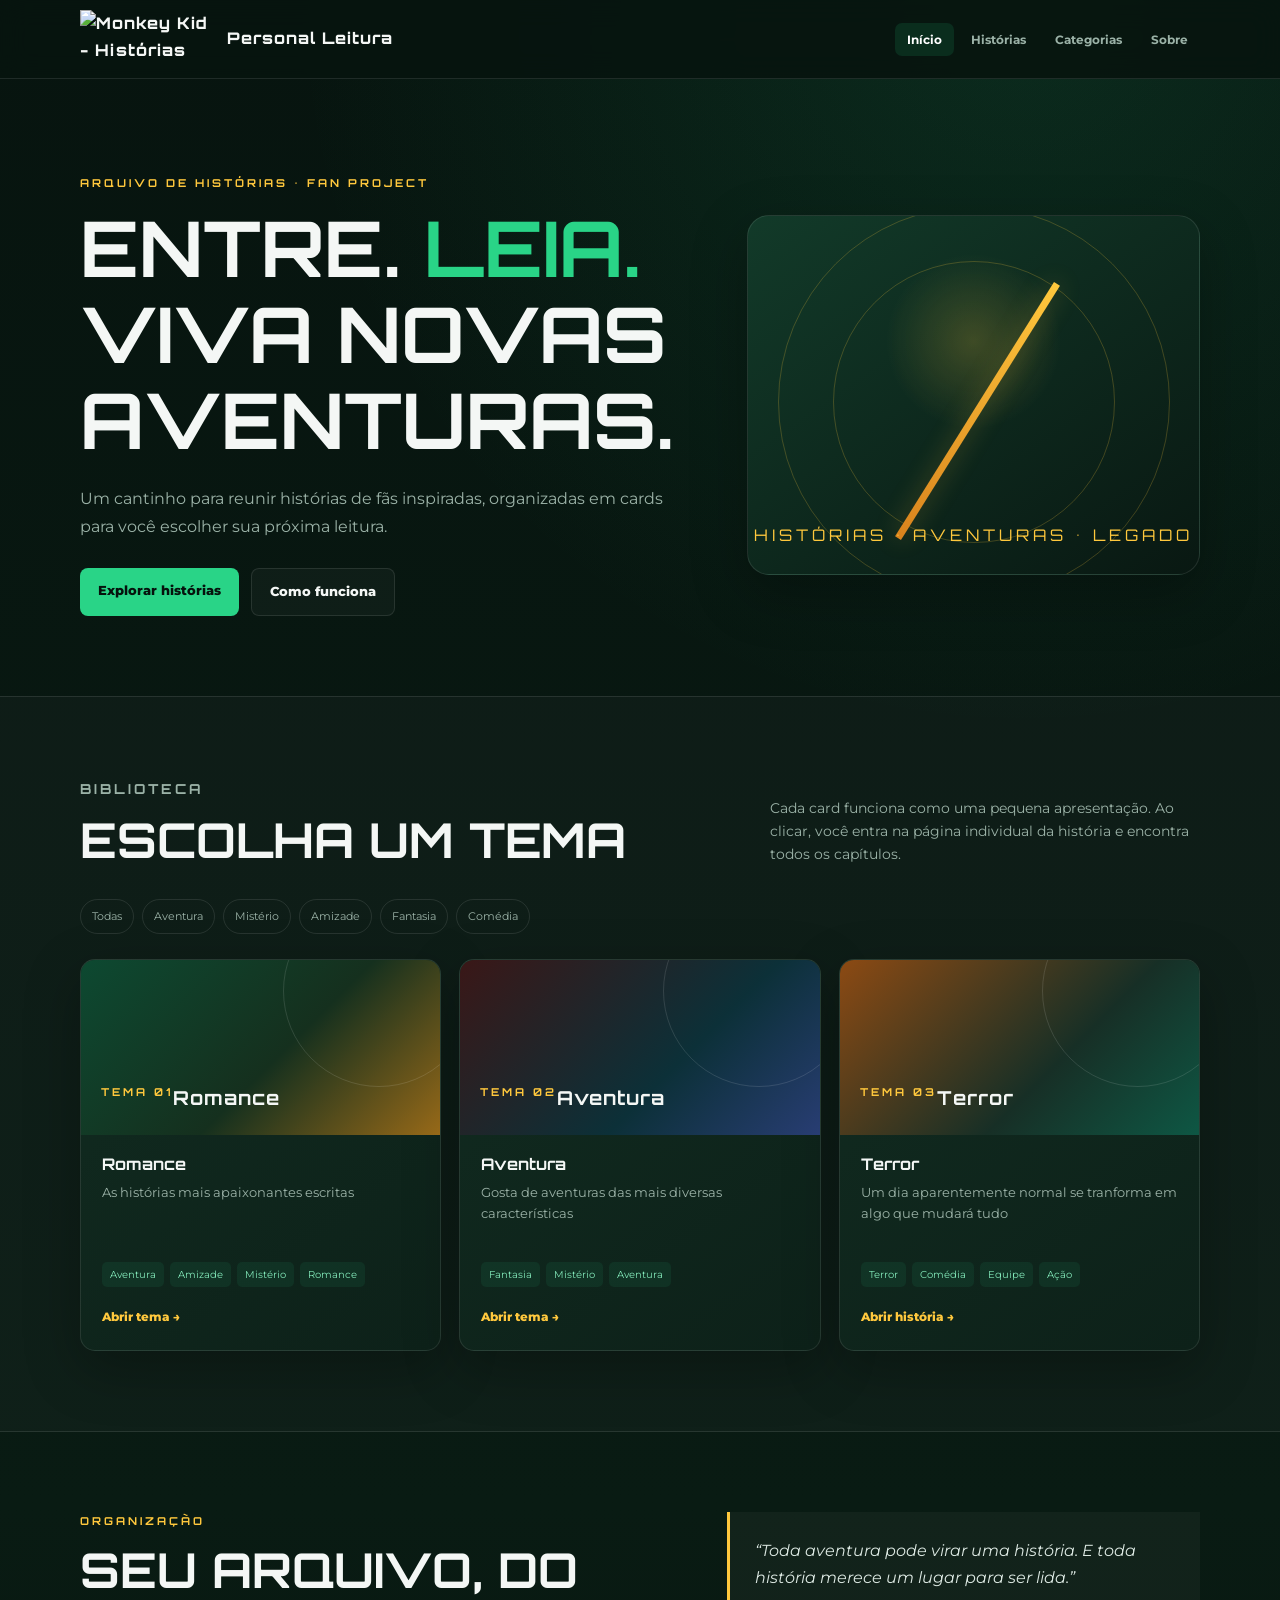
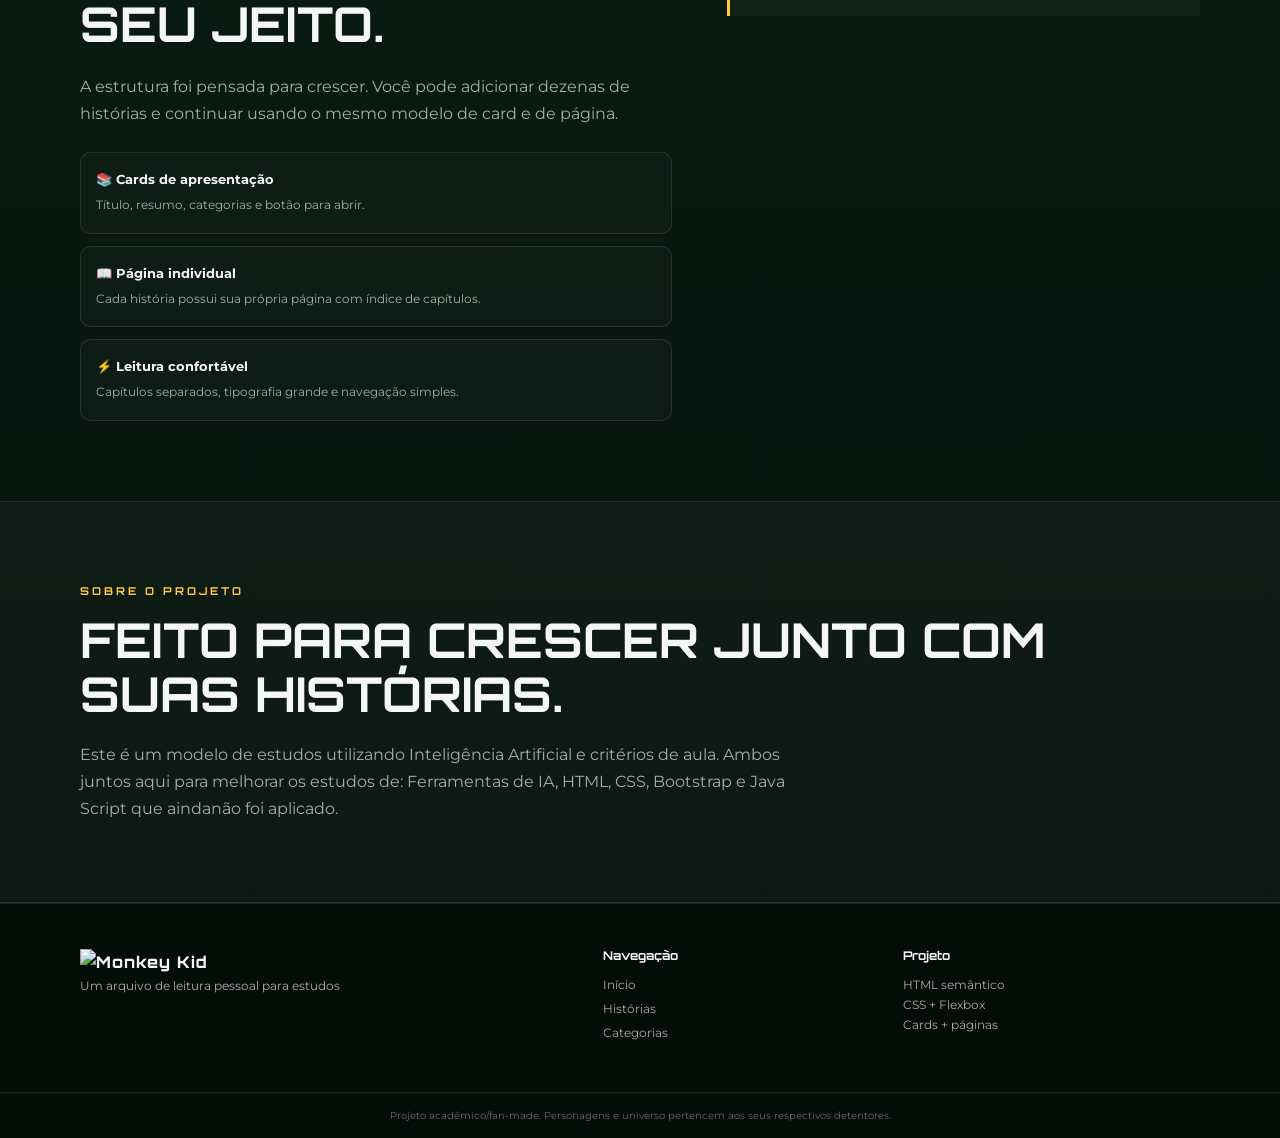
==== Estudos de PW/index.html @ 92940f07 "site de estudos de Programação e Web" ====
<!DOCTYPE html>
<html lang="pt-BR">

<head>
    <meta charset="UTF-8">
    <meta name="viewport" content="width=device-width, initial-scale=1.0">
    <title>Monkey Kid — Histórias de Fãs</title>
    <link rel="stylesheet" href="style.css">
</head>

<body>
    <nav class="navbar">
        <div class="container nav-inner">
            <a class="logo" href="index.html"><img src="logo.png" alt="Monkey Kid - Histórias de Fãs">Personal
                Leitura</a>
            <ul class="nav-links">
                <li><a class="active" href="index.html">Início</a></li>
                <li><a href="index.html#historias">Histórias</a></li>
                <li><a href="index.html#categorias">Categorias</a></li>
                <li><a href="index.html#sobre">Sobre</a></li>
            </ul>
        </div>
    </nav>
    <header class="container hero">
        <div>
            <p class="eyebrow">ARQUIVO DE HISTÓRIAS • FAN PROJECT</p>
            <h1>Entre. <span>Leia.</span> Viva novas aventuras.</h1>
            <p>Um cantinho para reunir histórias de fãs inspiradas, organizadas em cards para você
                escolher sua próxima leitura.</p>
            <div class="hero-actions"><a class="btn btn-primary" href="#historias">Explorar histórias</a>
                <a class="btn btn-secondary" href="#sobre">Como funciona</a>
            </div>
        </div>
        <div class="hero-panel">
            <div class="staff"></div>
            <div class="panel-word">HISTÓRIAS • AVENTURAS • LEGADO</div>
        </div>
    </header>

    <section id="historias" class="section alt">
        <div class="container">
            <div class="section-head">
                <div>
                    <p class="eyebrow">BIBLIOTECA</p>
                    <h2>Escolha um Tema</h2>
                </div>
                <p>Cada card funciona como uma pequena apresentação. Ao clicar, você entra na página individual da
                    história e encontra todos os capítulos.</p>
            </div>
            <div class="filters"><span class="filter">Todas</span><span class="filter">Aventura</span><span
                    class="filter">Mistério</span><span class="filter">Amizade</span><span
                    class="filter">Fantasia</span><span class="filter">Comédia</span></div>
            <div class="story-grid">

                <article class="story-card">
                    <div class="cover c1"><span class="eyebrow">TEMA 01</span><strong>Romance</strong></div>
                    <div class="card-body">
                        <h3>Romance</h3>
                        <p>As histórias mais apaixonantes escritas</p>
                        <div class="tags"><span class="tag">Aventura</span><span class="tag">Amizade</span><span
                                class="tag">Mistério</span><span class="tag">Romance</span></div>
                        <a class="read-link" href="pastas-temas/romance.html">Abrir tema →</a>
                    </div>
                </article>

                <article class="story-card">
                    <div class="cover c2"><span class="eyebrow">TEMA 02</span><strong>Aventura</strong>
                    </div>
                    <div class="card-body">
                        <h3>Aventura</h3>
                        <p>Gosta de aventuras das mais diversas características</p>
                        <div class="tags"><span class="tag">Fantasia</span><span class="tag">Mistério</span><span
                                class="tag">Aventura</span></div>
                        <a class="read-link" href="pastas-temas/aventura.html">Abrir tema →</a>
                    </div>
                </article>

                <article class="story-card">
                    <div class="cover c3"><span class="eyebrow">TEMA 03</span><strong>Terror</strong></div>
                    <div class="card-body">
                        <h3>Terror</h3>
                        <p>Um dia aparentemente normal se tranforma em algo que mudará tudo</p>
                        <div class="tags"><span class="tag">Terror</span><span class="tag">Comédia</span><span
                                class="tag">Equipe</span><span class="tag">Ação</span></div>
                        <a class="read-link" href="#">Abrir história →</a>
                    </div>
                </article>
            </div>
        </div>
    </section>

    <section id="categorias" class="section">
        <div class="container two-col">
            <div>
                <p class="eyebrow">ORGANIZAÇÃO</p>
                <h2>Seu arquivo, do seu jeito.</h2>
                <p style="color:var(--muted);margin-top:22px">A estrutura foi pensada para crescer. Você pode adicionar
                    dezenas de histórias e continuar usando o mesmo modelo de card e de página.</p>
                <div class="feature-list">
                    <div><strong>📚 Cards de apresentação</strong><small>Título, resumo, categorias e botão para
                            abrir.</small></div>
                    <div><strong>📖 Página individual</strong><small>Cada história possui sua própria página com índice
                            de capítulos.</small></div>
                    <div><strong>⚡ Leitura confortável</strong><small>Capítulos separados, tipografia grande e navegação
                            simples.</small></div>
                </div>
            </div>
            <blockquote>“Toda aventura pode virar uma história. E toda história merece um lugar para ser lida.”
            </blockquote>
        </div>
    </section>

    <section id="sobre" class="section alt">
        <div class="container">
            <p class="eyebrow">SOBRE O PROJETO</p>
            <h2>Feito para crescer junto com suas histórias.</h2>
            <p style="max-width:750px;
            color:var(--muted);
            margin-top:20px ">Este é um modelo de estudos utilizando
                Inteligência Artificial e critérios de aula. Ambos juntos aqui para melhorar os estudos de: Ferramentas
                de IA, HTML, CSS, Bootstrap e Java Script que aindanão foi aplicado.</p>
        </div>
    </section>
    <footer>
        <div class="container footer">
            <div>
                <div class="logo"><img src="logo.png" alt="Monkey Kid"></div>
                <p>Um arquivo de leitura pessoal para estudos</p>
            </div>
            <div>
                <h3>Navegação</h3><a href="index.html">Início</a><a href="index.html#historias">Histórias</a><a
                    href="index.html#categorias">Categorias</a>
            </div>
            <div>
                <h3>Projeto</h3>
                <p>HTML semântico</p>
                <p>CSS + Flexbox</p>
                <p>Cards + páginas</p>
            </div>
        </div>
        <div class="footer-bottom">Projeto acadêmico/fan-made. Personagens e universo pertencem aos seus respectivos
            detentores.</div>
    </footer>
</body>

</html>
---- Estudos de PW/style.css ----
@import url('https://fonts.googleapis.com/css2?family=Montserrat:wght@400;500;600;700;800&family=Orbitron:wght@500;700;800&display=swap');

* {
    box-sizing: border-box;
    margin: 0;
    padding: 0
}

:root {
    --bg: #07140f;
    --panel: #0d2119;
    --panel2: #112b20;
    --green: #29d487;
    --gold: #ffc83d;
    --red: #ef3340;
    --text: #f4f7f5;
    --muted: #9bb2a7;
    --line: rgba(255, 255, 255, .1);
    --shadow: 0 18px 55px rgba(0, 0, 0, .28)
}

html {
    scroll-behavior: smooth
}

body{
    font-family: Montserrat, Arial, sans-serif;
    color: var(--text);
    background:
        radial-gradient(circle at 80% 0%, rgba(41, 212, 135, .12), transparent 25%),
        linear-gradient(180deg, #07140f, #091b13 55%, #06100c);
    line-height: 1.7;
}

a {
    text-decoration: none;
    color: inherit
}

img {
    max-width: 100%;
    display: block
}

.container {
    width: min(1120px, 92%);
    margin: auto
}

.navbar {
    position: sticky;
    top: 0;
    z-index: 20;
    background: rgba(7, 20, 15, .9);
    backdrop-filter: blur(14px);
    border-bottom: 1px solid var(--line)
}

.nav-inner {
    min-height: 78px;
    display: flex;
    align-items: center;
    justify-content: space-between;
    gap: 24px
}

.logo {
    display: flex;
    align-items: center;
    gap: 12px;
    font-family: Orbitron, sans-serif;
    font-weight: 800;
    letter-spacing: 1px
}

.logo img {
    width: 135px;
    height: auto;
    max-height: 58px;
    object-fit: contain
}

.nav-links {
    display: flex;
    flex-wrap: wrap;
    gap: 5px;
    list-style: none
}

.nav-links a {
    padding: 9px 12px;
    color: var(--muted);
    font-size: .78rem;
    font-weight: 700;
    border-radius: 7px;
    transition: .5s ease
}

.nav-links a:hover,
.nav-links a.active {
    color: white;
    background: rgba(41, 212, 135, .12)
}

.hero {
    padding: 95px 0 80px;
    display: grid;
    grid-template-columns: 1.15fr .85fr;
    gap: 55px;
    align-items: center
}

.eyebrow {
    font-family: Orbitron, sans-serif;
    color: var(--gold);
    font-size: .68rem;
    letter-spacing: 3px;
    font-weight: 700;
    margin-bottom: 13px
}

h1,
h2,
h3 {
    font-family: Orbitron, sans-serif;
    line-height: 1.12
}

h1 {
    font-size: clamp(2.7rem, 6vw, 5.3rem);
    text-transform: uppercase
}

h1 span {
    color: var(--green)
}

h2 {
    font-size: clamp(1.8rem, 4vw, 3rem);
    text-transform: uppercase
}

.hero p:not(.eyebrow) {
    color: var(--muted);
    max-width: 650px;
    margin: 22px 0
}

.hero-actions {
    display: flex;
    flex-wrap: wrap;
    gap: 12px;
    margin-top: 28px
}

.btn {
    padding: 12px 18px;
    border-radius: 8px;
    font-size: .8rem;
    font-weight: 800;
    transition: .5s ease
}

.btn-primary {
    background: var(--green);
    color: #06120d
}

.btn-secondary {
    border: 1px solid var(--line);
    background: rgba(255, 255, 255, .03)
}

.btn:hover {
    transform: translateY(-3px);
    box-shadow: 0 12px 28px rgba(0, 0, 0, .25)
}

.hero-panel {
    min-height: 360px;
    border: 1px solid var(--line);
    border-radius: 22px;
    background:
        radial-gradient(circle at 50% 35%, rgba(255, 200, 61, .2), transparent 27%),
        linear-gradient(145deg, #123a29, #091812);
    box-shadow: var(--shadow);
    position: relative;
    overflow: hidden
}

.hero-panel:before,
.hero-panel:after {
    content: "";
    position: absolute;
    border: 1px solid rgba(255, 200, 61, .22);
    border-radius: 50%
}

.hero-panel:before {
    width: 280px;
    height: 280px;
    left: 50%;
    top: 45px;
    transform: translateX(-50%)
}

.hero-panel:after {
    width: 390px;
    height: 390px;
    left: 50%;
    top: -10px;
    transform: translateX(-50%)
}

.staff {
    position: absolute;
    left: 50%;
    top: 45px;
    width: 7px;
    height: 300px;
    background: linear-gradient(var(--gold), #d9831d);
    transform: rotate(32deg);
    box-shadow: 0 0 25px rgba(255, 200, 61, .3)
}

.panel-word {
    position: absolute;
    inset: auto 0 25px;
    text-align: center;
    font-family: Orbitron;
    font-size: 1rem;
    letter-spacing: 4px;
    color: var(--gold)
}

.section {
    padding: 80px 0
}

.section.alt {
    background: rgba(255, 255, 255, .025);
    border-top: 1px solid var(--line);
    border-bottom: 1px solid var(--line)
}

.section-head {
    display: flex;
    justify-content: space-between;
    align-items: end;
    gap: 30px;
    margin-bottom: 32px
}

.section-head p {
    max-width: 430px;
    color: var(--muted);
    font-size: .86rem
}

.filters {
    display: flex;
    flex-wrap: wrap;
    gap: 8px;
    margin-bottom: 25px
}

.filter {
    border: 1px solid var(--line);
    padding: 7px 11px;
    border-radius: 999px;
    color: var(--muted);
    font-size: .7rem
}

.story-grid {
    display: grid;
    grid-template-columns: repeat(3, 1fr);
    gap: 18px
}

.story-card {
    background: linear-gradient(145deg, var(--panel2), var(--panel));
    border: 1px solid var(--line);
    border-radius: 15px;
    overflow: hidden;
    box-shadow: var(--shadow);
    transition: .5s ease
}

.story-card:hover {
    transform: translateY(-7px);
    border-color: rgba(41, 212, 135, .45)
}

.cover {
    height: 175px;
    display: flex;
    align-items: end;
    padding: 20px;
    position: relative;
    overflow: hidden
}

.cover:before {
    content: "";
    position: absolute;
    width: 190px;
    height: 190px;
    border: 1px solid rgba(255, 255, 255, .12);
    border-radius: 50%;
    right: -35px;
    top: -65px
}

.cover strong {
    position: relative;
    font-family: Orbitron;
    font-size: 1.2rem;
    letter-spacing: 1px
}

.c1 {
    background: linear-gradient(135deg, #0d4931, #15301e 55%, #976918);
}

.c2 {
    background: linear-gradient(135deg,#3a1717, #0c3038 60%, #283d73);
}

.c3 {
    background: linear-gradient(135deg, #8c4a13, #172f26 60%, #0e5744);
}

.c4 {
    background: linear-gradient(135deg, #321657, #102d36 60%, #0b493b);
}

.c5 {
    background: linear-gradient(135deg, #7b2d12, #39200e 60%, #15503b);
}

.c6 {
    background: linear-gradient(135deg, #134b68, #1c1c3d 60%, #76521a);
}

.card-body {
    padding: 21px;
}

.card-body h3 {
    font-size: 1rem;
    margin-bottom: 8px;
}

.card-body p {
    color: var(--muted);
    font-size: .8rem;
    min-height: 65px;
}

.tags {
    display: flex;
    flex-wrap: wrap;
    gap: 6px;
    margin: 15px 0;
}

.tag {
    padding: 4px 8px;
    background: rgba(41, 212, 135, .08);
    color: #83e9ba;
    border-radius: 5px;
    font-size: .62rem;
}

.read-link {
    display: inline-block;
    color: var(--gold);
    font-size: .75rem;
    font-weight: 800;
    margin-top: 3px;
}

.two-col {
    display: grid;
    grid-template-columns: 1fr .8fr;
    gap: 55px;
    align-items: start;
}

.feature-list {
    display: grid;
    gap: 12px;
    margin-top: 25px;
}

.feature-list div {
    padding: 15px;
    border: 1px solid var(--line);
    border-radius: 10px;
    background: rgba(255, 255, 255, .025);
}

.feature-list strong {
    display: block;
    font-size: .82rem;
}

.feature-list small {
    color: var(--muted);
    font-size: .72rem;
}

blockquote {
    padding: 25px;
    border-left: 3px solid var(--gold);
    background: rgba(255, 255, 255, .035);
    color: #dce8e2;
    font-style: italic;
}

footer {
    border-top: 1px solid var(--line);
    background: #050d09;
}

.footer {
    padding: 45px 0;
    display: grid;
    grid-template-columns: 1.3fr .7fr .8fr;
    gap: 40px;
}

.footer p,
.footer a {
    color: var(--muted);
    font-size: .74rem;
}

.footer h3 {
    font-size: .75rem;
    margin-bottom: 12px;
}

.footer a {
    display: block;
    margin: 4px 0;
}

.footer-bottom {
    text-align: center;
    padding: 14px;
    border-top: 1px solid var(--line);
    color: rgba(255, 255, 255, .38);
    font-size: .62rem;
}

/* story page */
.story-hero {
    padding: 65px 0 35px;
}

.story-meta {
    display: flex;
    flex-wrap: wrap;
    gap: 7px;
    margin: 18px 0;
}

.meta {
    font-size: .65rem;
    padding: 5px 9px;
    border-radius: 5px;
    background: rgba(255, 255, 255, .06);
    color: var(--muted);
}

.story-layout {
    display: grid;
    grid-template-columns: 270px 1fr;
    gap: 45px;
    align-items: start;
}

.story-sidebar {
    position: sticky;
    top: 100px;
    background: var(--panel);
    border: 1px solid var(--line);
    border-radius: 14px;
    padding: 22px;
}

.story-sidebar h3 {
    font-size: .85rem;
    margin-bottom: 14px;
}

.chapter-list {
    list-style: none;
    display: grid;
    gap: 6px;
}

.chapter-list a {
    padding: 8px;
    border-radius: 6px;
    color: var(--muted);
    font-size: .72rem;
}

.chapter-list a:hover {
    background: rgba(41, 212, 135, .1);
    color: white;
}

.chapter {
    padding: 35px 0;
    border-bottom: 1px solid var(--line);
    scroll-margin-top: 100px
}

.chapter:last-child {
    border-bottom: 0
}

.chapter h2 {
    text-transform: none;
    font-size: 1.55rem;
    margin-bottom: 18px
}

.chapter p {
    color: #c9d8d0;
    margin: 12px 0;
    font-size: .92rem
}

.chapter p:first-of-type:first-letter {
    font-size: 2.2rem;
    float: left;
    line-height: .8;
    margin: 6px 7px 0 0;
    color: var(--gold);
    font-family: Georgia, serif
}

.back {
    display: inline-block;
    margin: 20px 0;
    color: var(--green);
    font-weight: 800;
    font-size: .75rem
}

.note {
    margin: 20px 0;
    padding: 14px;
    border: 1px solid rgba(255, 200, 61, .22);
    background: rgba(255, 200, 61, .04);
    color: #d8d0b2;
    font-size: .72rem;
    border-radius: 8px
}

@media(max-width:900px) {

    .hero,
    .two-col,
    .story-layout {
        grid-template-columns: 1fr
    }

    .story-grid {
        grid-template-columns: repeat(2, 1fr)
    }

    .story-sidebar {
        position: static
    }

    .footer {
        grid-template-columns: 1fr 1fr
    }
}

@media(max-width:600px) {
    .nav-inner {
        flex-direction: column;
        padding: 15px 0
    }

    .logo img {
        width: 125px
    }

    .nav-links {
        justify-content: center
    }

    .hero {
        padding-top: 55px
    }

    .story-grid {
        grid-template-columns: 1fr
    }

    .section {
        padding: 60px 0
    }

    .footer {
        grid-template-columns: 1fr
    }
}
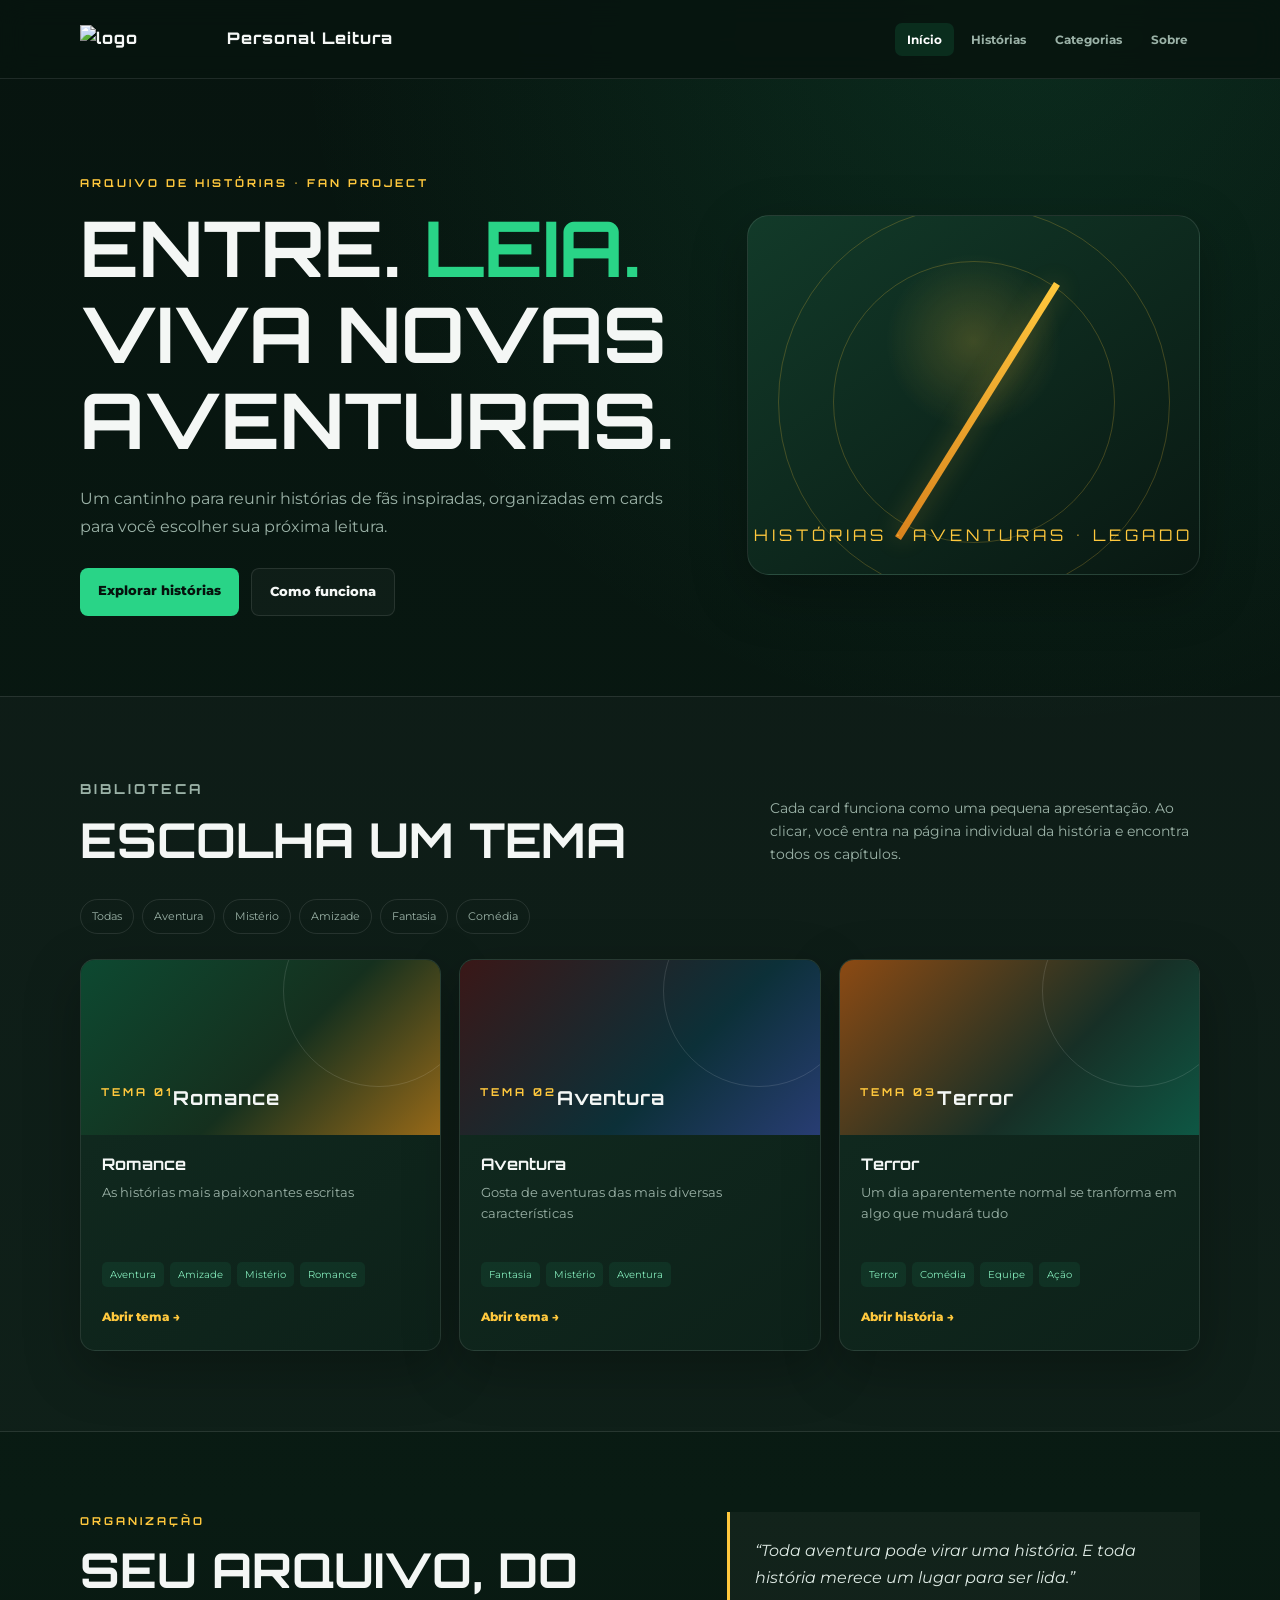
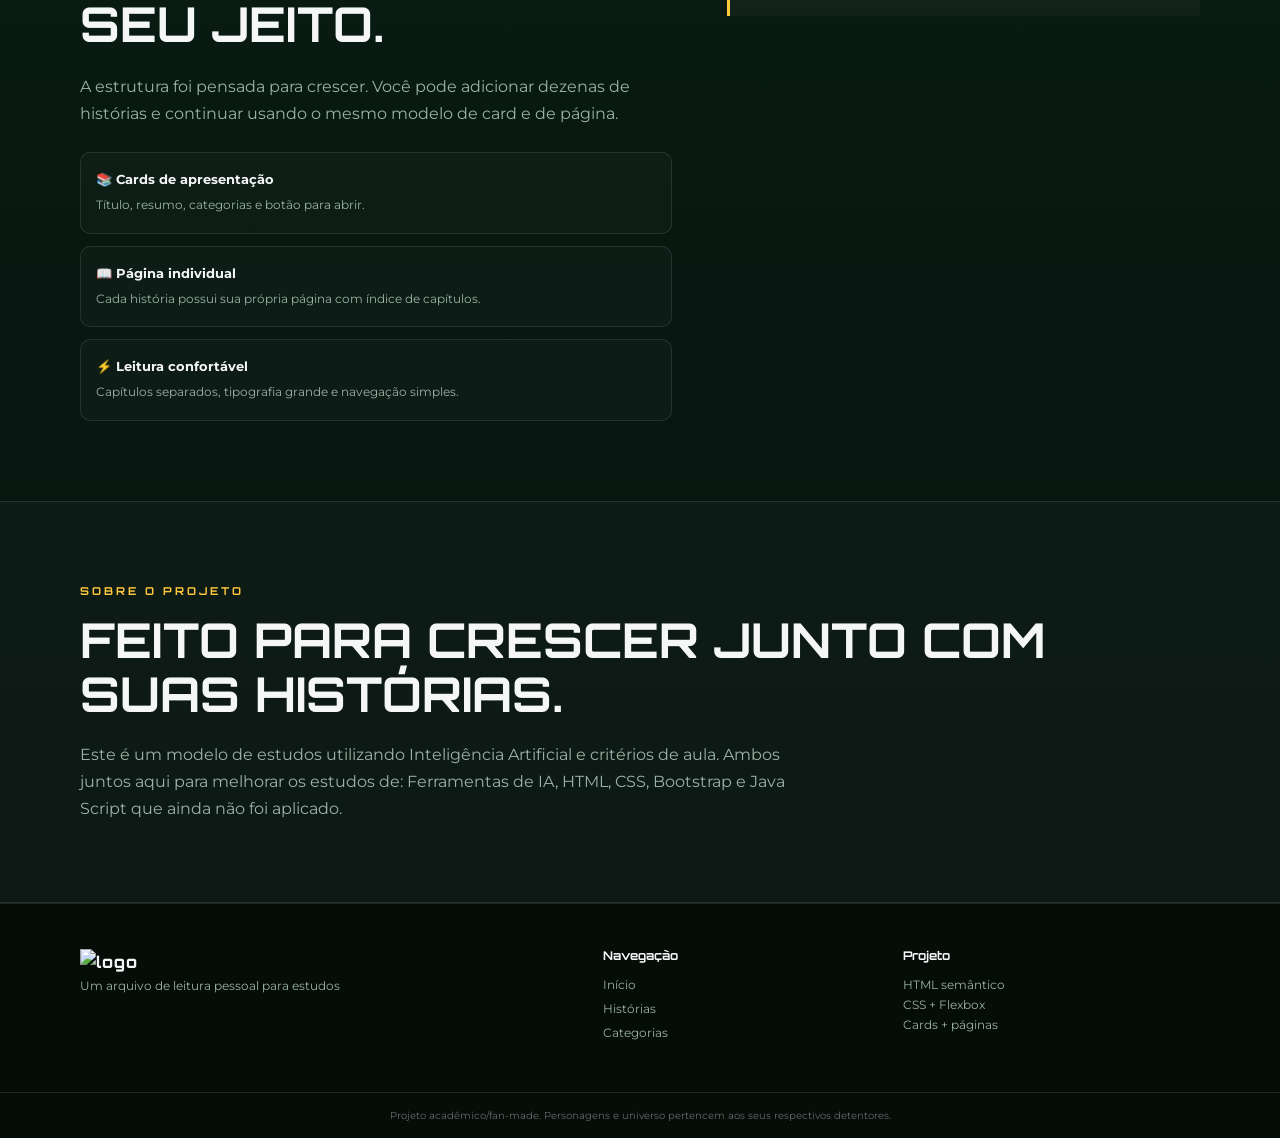
==== commit 86e82ed7: "Update title and alt text in index.html" ====
--- a/Estudos de PW/index.html
+++ b/Estudos de PW/index.html
@@ -4,14 +4,14 @@
 <head>
     <meta charset="UTF-8">
     <meta name="viewport" content="width=device-width, initial-scale=1.0">
-    <title>Monkey Kid — Histórias de Fãs</title>
+    <title>site de estudos| Maria Vanheizens</title>
     <link rel="stylesheet" href="style.css">
 </head>
 
 <body>
     <nav class="navbar">
         <div class="container nav-inner">
-            <a class="logo" href="index.html"><img src="logo.png" alt="Monkey Kid - Histórias de Fãs">Personal
+            <a class="logo" href="index.html"><img src="logo.png" alt="logo">Personal
                 Leitura</a>
             <ul class="nav-links">
                 <li><a class="active" href="index.html">Início</a></li>
@@ -118,13 +118,13 @@
             color:var(--muted);
             margin-top:20px ">Este é um modelo de estudos utilizando
                 Inteligência Artificial e critérios de aula. Ambos juntos aqui para melhorar os estudos de: Ferramentas
-                de IA, HTML, CSS, Bootstrap e Java Script que aindanão foi aplicado.</p>
+                de IA, HTML, CSS, Bootstrap e Java Script que ainda não foi aplicado.</p>
         </div>
     </section>
     <footer>
         <div class="container footer">
             <div>
-                <div class="logo"><img src="logo.png" alt="Monkey Kid"></div>
+                <div class="logo"><img src="logo.png" alt="logo"></div>
                 <p>Um arquivo de leitura pessoal para estudos</p>
             </div>
             <div>
@@ -143,4 +143,4 @@
     </footer>
 </body>
 
-</html>+</html>
